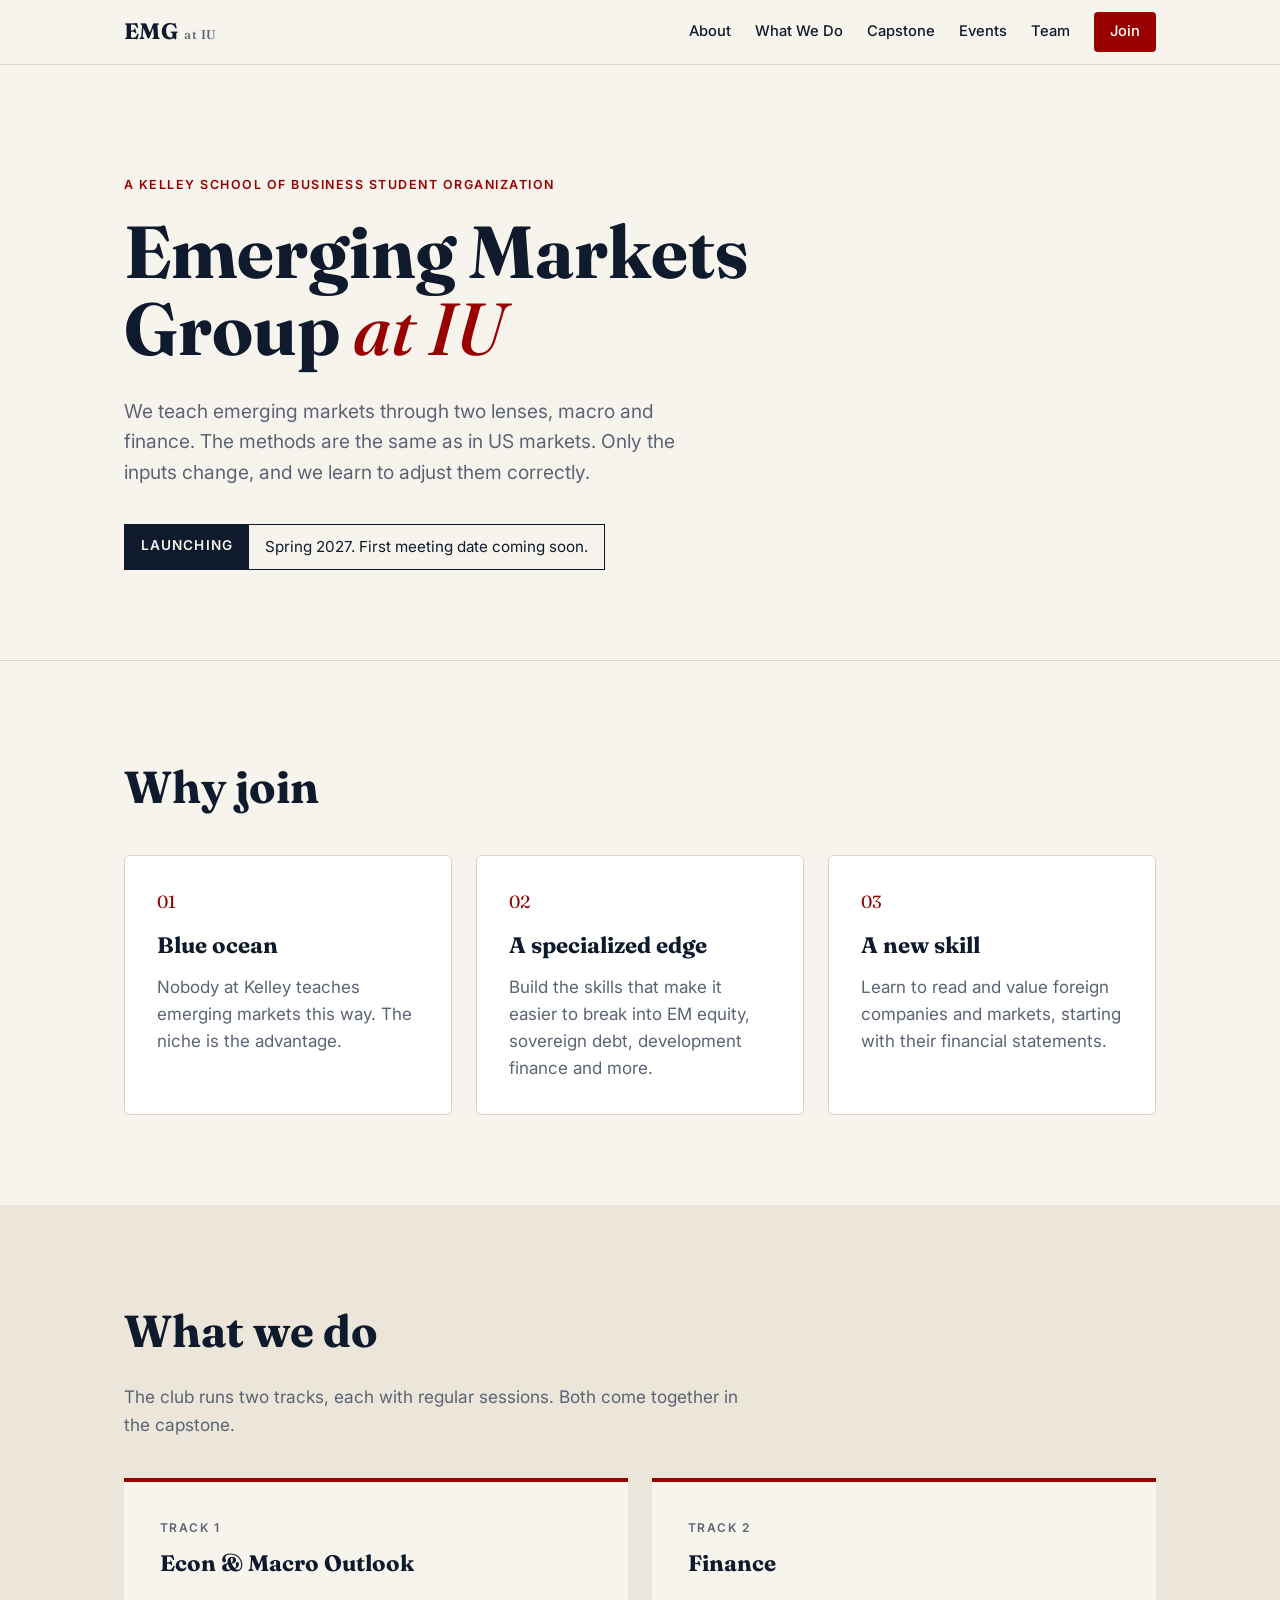
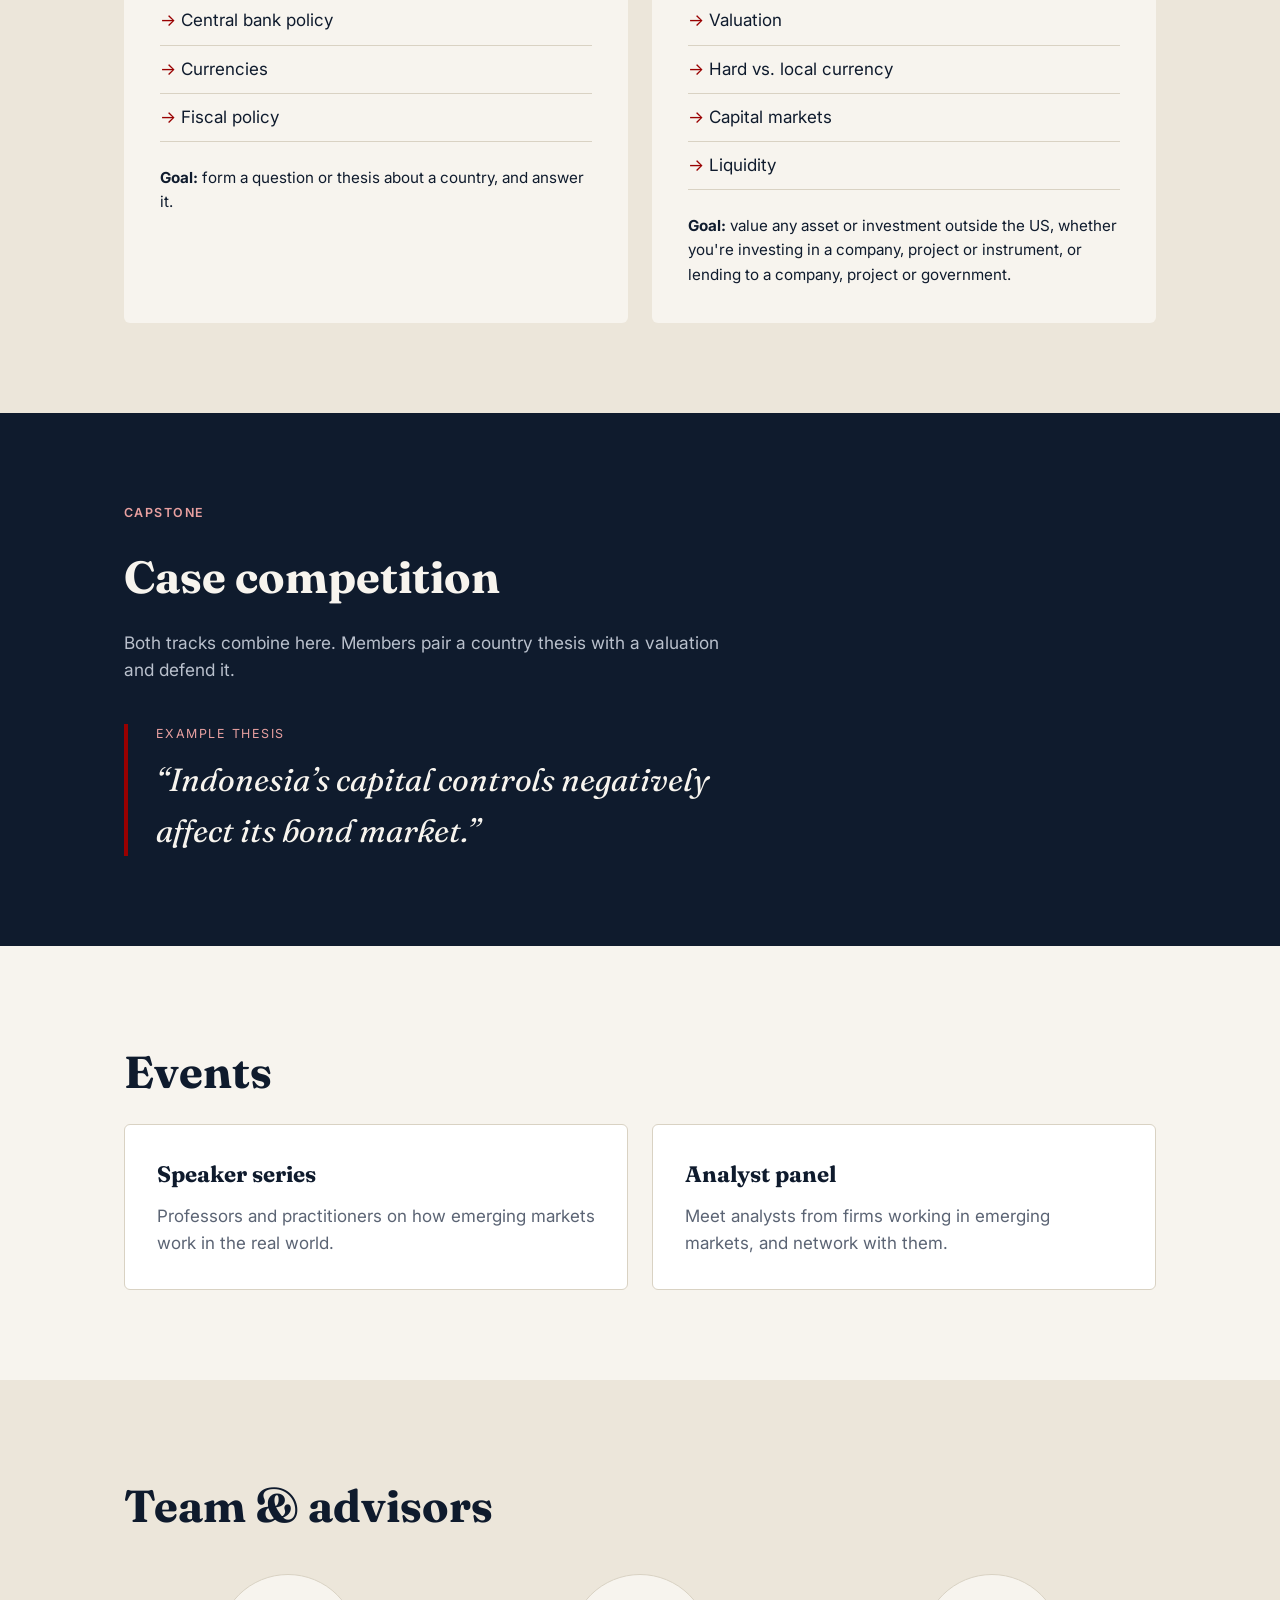
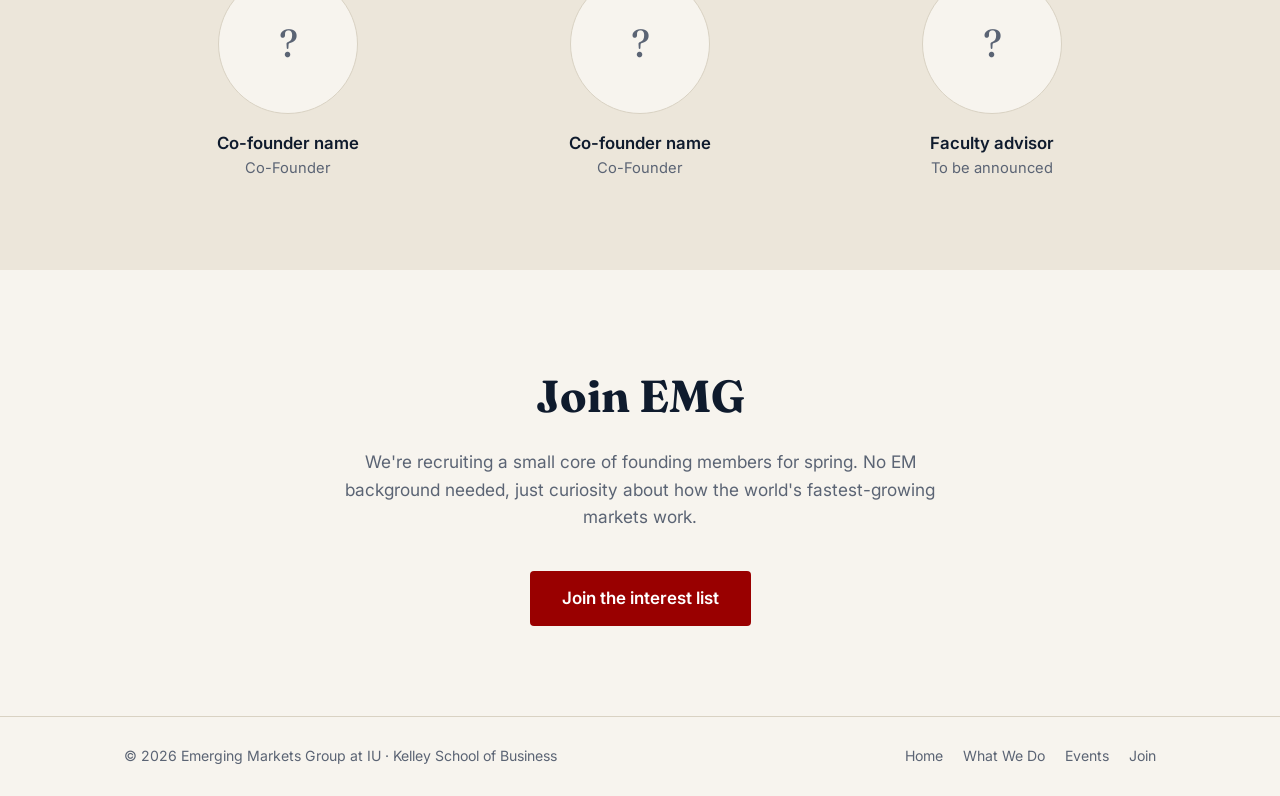
==== index.html @ 0c5b073b "Add starter website: home, tracks, capstone, events, team, join Co-Authored-By: Claude Opus 5.5 <nor" ====
<!DOCTYPE html>
<html lang="en">
<head>
  <meta charset="UTF-8">
  <meta name="viewport" content="width=device-width, initial-scale=1.0">
  <title>Emerging Markets Group at IU</title>
  <meta name="description" content="A Kelley student club that teaches emerging markets through two lenses: macro and finance.">
  <link rel="preconnect" href="https://fonts.googleapis.com">
  <link rel="preconnect" href="https://fonts.gstatic.com" crossorigin>
  <link href="https://fonts.googleapis.com/css2?family=Fraunces:opsz,wght@9..144,500;9..144,700&family=Inter:wght@400;500;600&display=swap" rel="stylesheet">
  <link rel="stylesheet" href="styles.css">
</head>
<body>

  <!-- ===== NAVIGATION ===== -->
  <header class="nav">
    <div class="wrap nav-inner">
      <a href="#top" class="logo">EMG<span>at IU</span></a>
      <nav>
        <a href="#about">About</a>
        <a href="#tracks">What We Do</a>
        <a href="#capstone">Capstone</a>
        <a href="#events">Events</a>
        <a href="#team">Team</a>
        <a href="#join" class="nav-cta">Join</a>
      </nav>
    </div>
  </header>

  <!-- ===== HERO ===== -->
  <section class="hero" id="top">
    <div class="wrap">
      <p class="eyebrow">A Kelley School of Business student organization</p>
      <h1>Emerging Markets Group <em>at IU</em></h1>
      <p class="lead">We teach emerging markets through two lenses, macro and finance. The methods are the same as in US markets. Only the inputs change, and we learn to adjust them correctly.</p>
      <div class="callout">
        <span class="callout-label">Launching</span>
        <span class="callout-text">Spring 2027. First meeting date coming soon.</span>
      </div>
    </div>
  </section>

  <!-- ===== ABOUT / WHY JOIN ===== -->
  <section class="section" id="about">
    <div class="wrap">
      <h2>Why join</h2>
      <div class="grid-3">
        <div class="card">
          <span class="num">01</span>
          <h3>Blue ocean</h3>
          <p>Nobody at Kelley teaches emerging markets this way. The niche is the advantage.</p>
        </div>
        <div class="card">
          <span class="num">02</span>
          <h3>A specialized edge</h3>
          <p>Build the skills that make it easier to break into EM equity, sovereign debt, development finance and more.</p>
        </div>
        <div class="card">
          <span class="num">03</span>
          <h3>A new skill</h3>
          <p>Learn to read and value foreign companies and markets, starting with their financial statements.</p>
        </div>
      </div>
    </div>
  </section>

  <!-- ===== TWO TRACKS ===== -->
  <section class="section alt" id="tracks">
    <div class="wrap">
      <h2>What we do</h2>
      <p class="section-intro">The club runs two tracks, each with regular sessions. Both come together in the capstone.</p>
      <div class="grid-2">
        <div class="track">
          <p class="track-tag">Track 1</p>
          <h3>Econ &amp; Macro Outlook</h3>
          <ul>
            <li>Central bank policy</li>
            <li>Currencies</li>
            <li>Fiscal policy</li>
          </ul>
          <p class="goal"><strong>Goal:</strong> form a question or thesis about a country, and answer it.</p>
        </div>
        <div class="track">
          <p class="track-tag">Track 2</p>
          <h3>Finance</h3>
          <ul>
            <li>Valuation</li>
            <li>Hard vs. local currency</li>
            <li>Capital markets</li>
            <li>Liquidity</li>
          </ul>
          <p class="goal"><strong>Goal:</strong> value any asset or investment outside the US, whether you're investing in a company, project or instrument, or lending to a company, project or government.</p>
        </div>
      </div>
    </div>
  </section>

  <!-- ===== CAPSTONE ===== -->
  <section class="section dark" id="capstone">
    <div class="wrap">
      <p class="eyebrow light">Capstone</p>
      <h2>Case competition</h2>
      <p class="section-intro">Both tracks combine here. Members pair a country thesis with a valuation and defend it.</p>
      <blockquote>
        <span>Example thesis</span>
        “Indonesia’s capital controls negatively affect its bond market.”
      </blockquote>
    </div>
  </section>

  <!-- ===== EVENTS ===== -->
  <section class="section" id="events">
    <div class="wrap">
      <h2>Events</h2>
      <div class="grid-2">
        <div class="card">
          <h3>Speaker series</h3>
          <p>Professors and practitioners on how emerging markets work in the real world.</p>
        </div>
        <div class="card">
          <h3>Analyst panel</h3>
          <p>Meet analysts from firms working in emerging markets, and network with them.</p>
        </div>
      </div>
    </div>
  </section>

  <!-- ===== TEAM ===== -->
  <section class="section alt" id="team">
    <div class="wrap">
      <h2>Team &amp; advisors</h2>
      <div class="grid-3">
        <div class="person">
          <div class="avatar">?</div>
          <h4>Co-founder name</h4>
          <p>Co-Founder</p>
        </div>
        <div class="person">
          <div class="avatar">?</div>
          <h4>Co-founder name</h4>
          <p>Co-Founder</p>
        </div>
        <div class="person">
          <div class="avatar">?</div>
          <h4>Faculty advisor</h4>
          <p>To be announced</p>
        </div>
      </div>
    </div>
  </section>

  <!-- ===== JOIN ===== -->
  <section class="section join" id="join">
    <div class="wrap">
      <h2>Join EMG</h2>
      <p class="section-intro">We're recruiting a small core of founding members for spring. No EM background needed, just curiosity about how the world's fastest-growing markets work.</p>
      <!-- TODO: replace # with your Google Form / interest form link -->
      <a href="#" class="button">Join the interest list</a>
    </div>
  </section>

  <!-- ===== FOOTER ===== -->
  <footer class="footer">
    <div class="wrap footer-inner">
      <p>© 2026 Emerging Markets Group at IU · Kelley School of Business</p>
      <nav>
        <a href="#top">Home</a>
        <a href="#tracks">What We Do</a>
        <a href="#events">Events</a>
        <a href="#join">Join</a>
      </nav>
    </div>
  </footer>

</body>
</html>
---- styles.css ----
/* ===== Colors & fonts — change these to restyle the whole site ===== */
:root {
  --ink: #0f1b2d;        /* dark navy: text, dark sections */
  --paper: #f7f4ee;      /* warm off-white background */
  --paper-alt: #ece6da;  /* alternate section background */
  --accent: #990000;     /* IU crimson */
  --muted: #5b6474;      /* secondary text */
  --line: #d9d2c3;       /* borders */
  --serif: "Fraunces", Georgia, serif;
  --sans: "Inter", system-ui, -apple-system, sans-serif;
}

* { box-sizing: border-box; margin: 0; padding: 0; }
html { scroll-behavior: smooth; scroll-padding-top: 72px; }
body { font-family: var(--sans); color: var(--ink); background: var(--paper); line-height: 1.6; font-size: 17px; }
a { color: inherit; }
.wrap { max-width: 1080px; margin: 0 auto; padding: 0 24px; }

/* ===== Navigation ===== */
.nav { position: sticky; top: 0; z-index: 10; background: rgba(247, 244, 238, 0.95); backdrop-filter: blur(8px); border-bottom: 1px solid var(--line); }
.nav-inner { display: flex; align-items: center; justify-content: space-between; height: 64px; }
.logo { font-family: var(--serif); font-weight: 700; font-size: 1.4rem; text-decoration: none; letter-spacing: 0.02em; }
.logo span { font-size: 0.8rem; font-weight: 500; color: var(--muted); margin-left: 6px; }
.nav nav { display: flex; gap: 24px; align-items: center; }
.nav nav a { text-decoration: none; font-size: 0.92rem; font-weight: 500; }
.nav nav a:hover { color: var(--accent); }
.nav-cta { background: var(--accent); color: #fff !important; padding: 8px 16px; border-radius: 4px; }
.nav-cta:hover { background: #7a0000; }

/* ===== Hero ===== */
.hero { padding: 110px 0 90px; border-bottom: 1px solid var(--line); }
.eyebrow { text-transform: uppercase; letter-spacing: 0.12em; font-size: 0.78rem; font-weight: 600; color: var(--accent); margin-bottom: 18px; }
.eyebrow.light { color: #e8a0a0; }
h1 { font-family: var(--serif); font-size: clamp(2.6rem, 6vw, 4.6rem); line-height: 1.05; font-weight: 700; max-width: 14ch; }
h1 em { font-style: italic; font-weight: 500; color: var(--accent); }
.lead { font-size: 1.2rem; color: var(--muted); max-width: 46ch; margin: 28px 0 36px; }
.callout { display: inline-flex; border: 1px solid var(--ink); }
.callout-label { background: var(--ink); color: var(--paper); padding: 10px 16px; font-weight: 600; font-size: 0.85rem; text-transform: uppercase; letter-spacing: 0.08em; }
.callout-text { padding: 10px 16px; font-size: 0.95rem; }

/* ===== Sections ===== */
.section { padding: 90px 0; }
.section.alt { background: var(--paper-alt); }
.section.dark { background: var(--ink); color: var(--paper); }
h2 { font-family: var(--serif); font-size: clamp(2rem, 4vw, 2.8rem); font-weight: 700; margin-bottom: 16px; }
h3 { font-family: var(--serif); font-size: 1.4rem; font-weight: 700; margin-bottom: 10px; }
h4 { font-size: 1.05rem; font-weight: 600; }
.section-intro { color: var(--muted); max-width: 56ch; margin-bottom: 40px; font-size: 1.08rem; }
.dark .section-intro { color: #b9c0cc; }

.grid-2 { display: grid; grid-template-columns: repeat(2, 1fr); gap: 24px; }
.grid-3 { display: grid; grid-template-columns: repeat(3, 1fr); gap: 24px; margin-top: 32px; }

.card { background: #fff; border: 1px solid var(--line); padding: 32px; border-radius: 6px; }
.card p { color: var(--muted); }
.num { display: block; font-family: var(--serif); color: var(--accent); font-size: 1.1rem; margin-bottom: 12px; }

/* ===== Tracks ===== */
.track { background: var(--paper); border-top: 4px solid var(--accent); padding: 36px; border-radius: 0 0 6px 6px; }
.track-tag { text-transform: uppercase; font-size: 0.75rem; letter-spacing: 0.12em; font-weight: 600; color: var(--muted); margin-bottom: 8px; }
.track ul { list-style: none; margin: 16px 0 24px; }
.track li { padding: 10px 0; border-bottom: 1px solid var(--line); }
.track li::before { content: "→ "; color: var(--accent); }
.goal { font-size: 0.95rem; }

/* ===== Capstone ===== */
blockquote { font-family: var(--serif); font-size: clamp(1.4rem, 3vw, 2rem); font-style: italic; border-left: 4px solid var(--accent); padding-left: 28px; max-width: 30ch; }
blockquote span { display: block; font-family: var(--sans); font-style: normal; font-size: 0.78rem; text-transform: uppercase; letter-spacing: 0.12em; color: #e8a0a0; margin-bottom: 10px; }

/* ===== Team ===== */
.person { text-align: center; }
.avatar { width: 140px; height: 140px; margin: 0 auto 16px; border-radius: 50%; background: var(--paper); border: 1px solid var(--line); display: grid; place-items: center; font-family: var(--serif); font-size: 2.4rem; color: var(--muted); }
.person p { color: var(--muted); font-size: 0.92rem; }

/* ===== Join ===== */
.join { text-align: center; }
.join .section-intro { margin-left: auto; margin-right: auto; }
.button { display: inline-block; background: var(--accent); color: #fff; text-decoration: none; padding: 14px 32px; font-weight: 600; border-radius: 4px; }
.button:hover { background: #7a0000; }

/* ===== Footer ===== */
.footer { border-top: 1px solid var(--line); padding: 28px 0; font-size: 0.88rem; color: var(--muted); }
.footer-inner { display: flex; justify-content: space-between; flex-wrap: wrap; gap: 12px; }
.footer nav { display: flex; gap: 20px; }
.footer a { text-decoration: none; }
.footer a:hover { color: var(--accent); }

/* ===== Phones ===== */
@media (max-width: 760px) {
  .nav nav a:not(.nav-cta) { display: none; }
  .grid-2, .grid-3 { grid-template-columns: 1fr; }
  .hero { padding: 70px 0 60px; }
  .section { padding: 64px 0; }
}
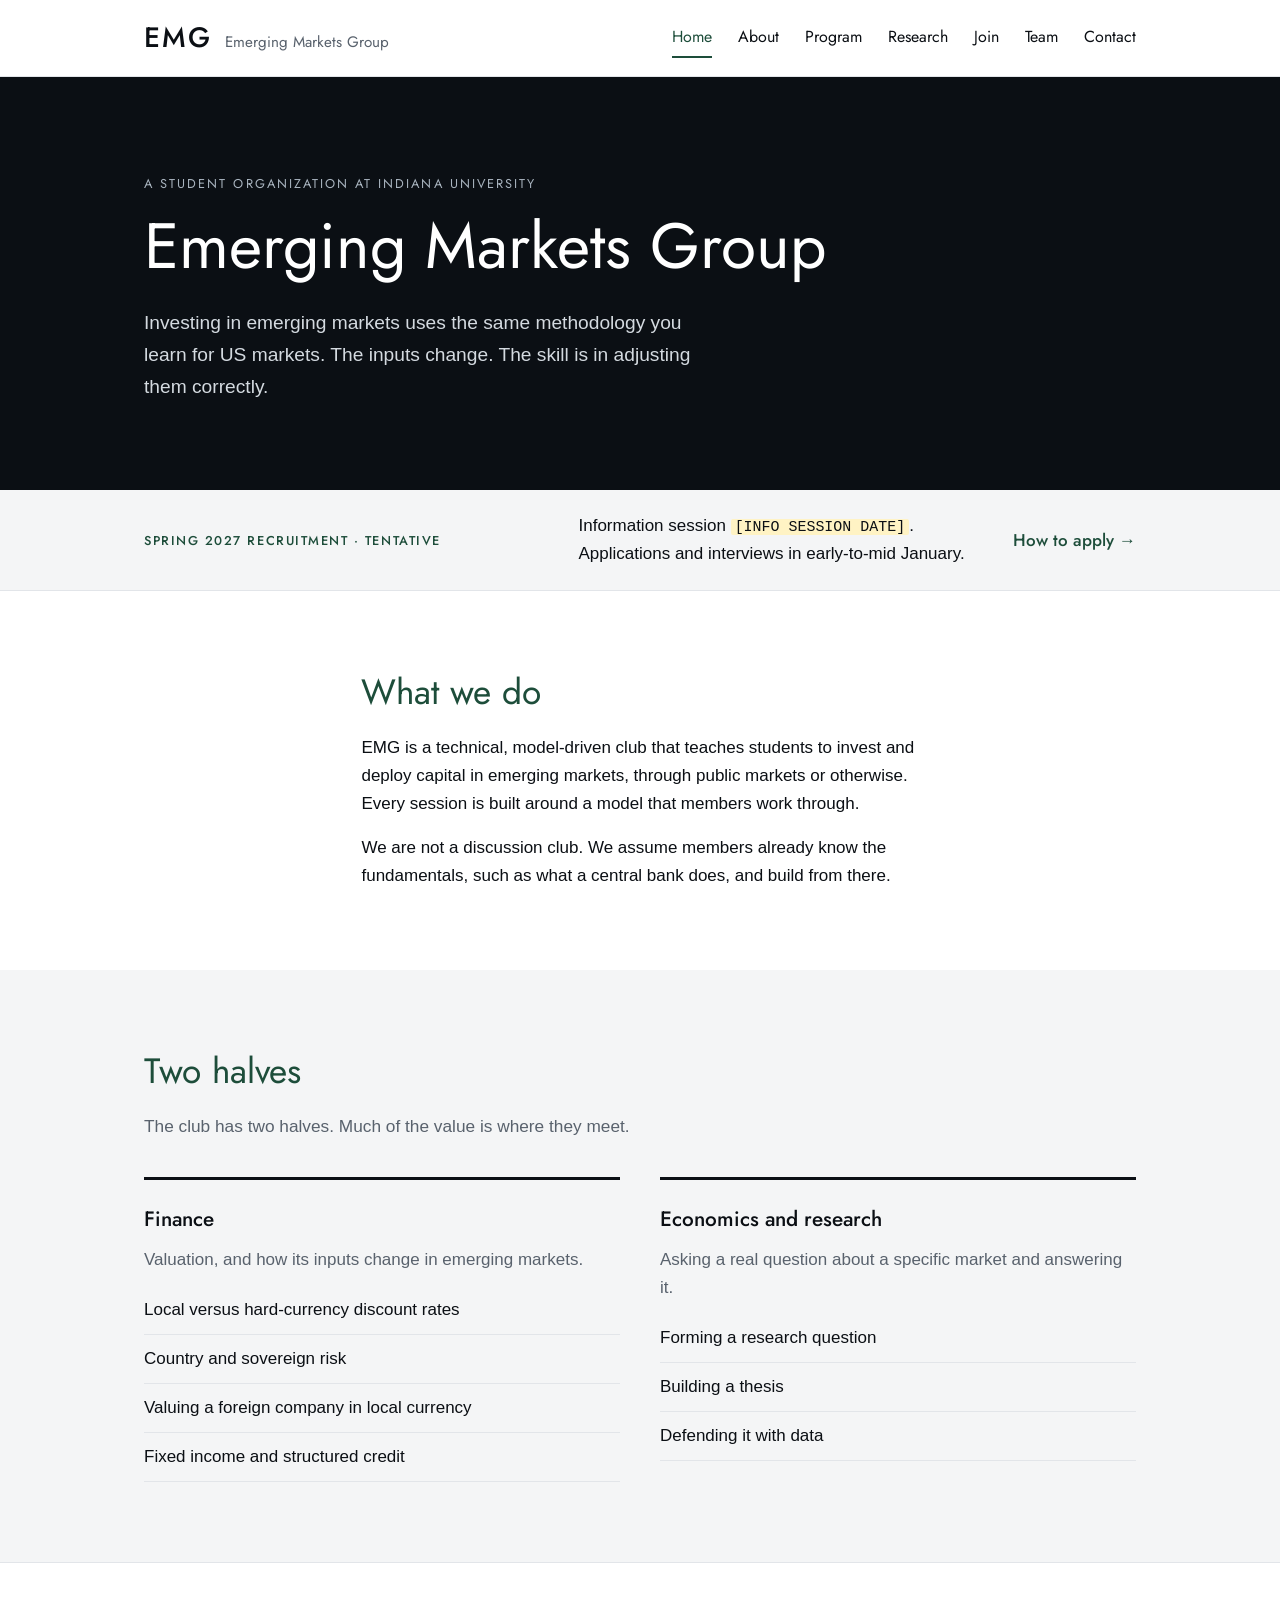
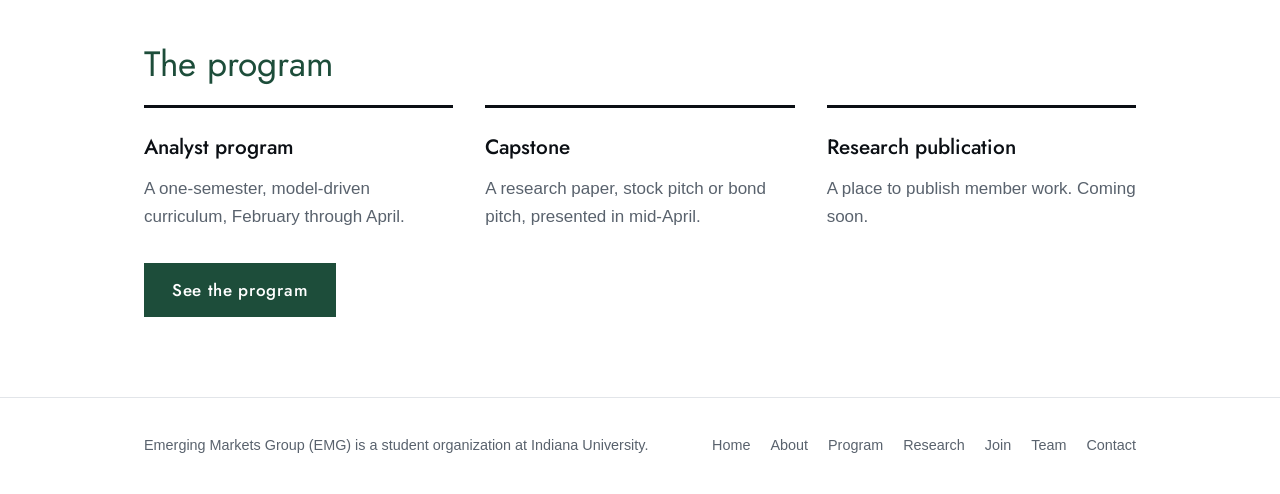
==== commit f0c9abbd: "Rewrite site as multi-page EMG site Replace the single-page starter with Home, About (placeholder), " ====
--- a/index.html
+++ b/index.html
@@ -3,174 +3,118 @@
 <head>
   <meta charset="UTF-8">
   <meta name="viewport" content="width=device-width, initial-scale=1.0">
-  <title>Emerging Markets Group at IU</title>
-  <meta name="description" content="A Kelley student club that teaches emerging markets through two lenses: macro and finance.">
-  <link rel="preconnect" href="https://fonts.googleapis.com">
-  <link rel="preconnect" href="https://fonts.gstatic.com" crossorigin>
-  <link href="https://fonts.googleapis.com/css2?family=Fraunces:opsz,wght@9..144,500;9..144,700&family=Inter:wght@400;500;600&display=swap" rel="stylesheet">
+  <title>Emerging Markets Group (EMG)</title>
+  <meta name="description" content="Investing in emerging markets, built around models.">
+  <link rel="preload" href="fonts/jost-400.woff2" as="font" type="font/woff2" crossorigin>
   <link rel="stylesheet" href="styles.css">
 </head>
 <body>
-
-  <!-- ===== NAVIGATION ===== -->
-  <header class="nav">
-    <div class="wrap nav-inner">
-      <a href="#top" class="logo">EMG<span>at IU</span></a>
-      <nav>
-        <a href="#about">About</a>
-        <a href="#tracks">What We Do</a>
-        <a href="#capstone">Capstone</a>
-        <a href="#events">Events</a>
-        <a href="#team">Team</a>
-        <a href="#join" class="nav-cta">Join</a>
+  <a class="skip" href="#main">Skip to content</a>
+  <header class="site-header">
+    <div class="wrap header-inner">
+      <a class="wordmark" href="index.html"><strong>EMG</strong><span>Emerging Markets Group</span></a>
+      <nav class="site-nav" aria-label="Main">
+        <a href="index.html" aria-current="page">Home</a>
+        <a href="about.html">About</a>
+        <a href="program.html">Program</a>
+        <a href="research.html">Research</a>
+        <a href="join.html">Join</a>
+        <a href="team.html">Team</a>
+        <a href="contact.html">Contact</a>
       </nav>
     </div>
   </header>
 
-  <!-- ===== HERO ===== -->
-  <section class="hero" id="top">
-    <div class="wrap">
-      <p class="eyebrow">A Kelley School of Business student organization</p>
-      <h1>Emerging Markets Group <em>at IU</em></h1>
-      <p class="lead">We teach emerging markets through two lenses, macro and finance. The methods are the same as in US markets. Only the inputs change, and we learn to adjust them correctly.</p>
-      <div class="callout">
-        <span class="callout-label">Launching</span>
-        <span class="callout-text">Spring 2027. First meeting date coming soon.</span>
+  <main id="main">
+    <section class="band">
+      <div class="wrap">
+        <p class="kicker">A student organization at Indiana University</p>
+        <h1>Emerging Markets Group</h1>
+      <p class="lead">Investing in emerging markets uses the same methodology you learn for US markets. The inputs change. The skill is in adjusting them correctly.</p>
       </div>
-    </div>
-  </section>
+    </section>
+    <aside class="notice" aria-label="Recruitment">
+      <div class="wrap">
+        <p class="notice-label">Spring 2027 recruitment · Tentative</p>
+        <p>Information session <span class="ph">[INFO SESSION DATE]</span>. Applications and interviews in early-to-mid January.</p>
+        <a class="text-link" href="join.html">How to apply →</a>
+      </div>
+    </aside>
 
-  <!-- ===== ABOUT / WHY JOIN ===== -->
-  <section class="section" id="about">
-    <div class="wrap">
-      <h2>Why join</h2>
-      <div class="grid-3">
-        <div class="card">
-          <span class="num">01</span>
-          <h3>Blue ocean</h3>
-          <p>Nobody at Kelley teaches emerging markets this way. The niche is the advantage.</p>
-        </div>
-        <div class="card">
-          <span class="num">02</span>
-          <h3>A specialized edge</h3>
-          <p>Build the skills that make it easier to break into EM equity, sovereign debt, development finance and more.</p>
-        </div>
-        <div class="card">
-          <span class="num">03</span>
-          <h3>A new skill</h3>
-          <p>Learn to read and value foreign companies and markets, starting with their financial statements.</p>
+    <!-- ===== WHAT WE DO ===== -->
+    <section class="section">
+      <div class="wrap prose">
+        <h2>What we do</h2>
+        <p>EMG is a technical, model-driven club that teaches students to invest and deploy capital in emerging markets, through public markets or otherwise. Every session is built around a model that members work through.</p>
+        <p>We are not a discussion club. We assume members already know the fundamentals, such as what a central bank does, and build from there.</p>
+      </div>
+    </section>
+
+    <!-- ===== TWO HALVES ===== -->
+    <section class="section alt">
+      <div class="wrap">
+        <h2>Two halves</h2>
+        <p class="section-intro">The club has two halves. Much of the value is where they meet.</p>
+        <div class="grid-2">
+          <div class="col">
+            <h3>Finance</h3>
+            <p>Valuation, and how its inputs change in emerging markets.</p>
+            <ul>
+              <li>Local versus hard-currency discount rates</li>
+              <li>Country and sovereign risk</li>
+              <li>Valuing a foreign company in local currency</li>
+              <li>Fixed income and structured credit</li>
+            </ul>
+          </div>
+          <div class="col">
+            <h3>Economics and research</h3>
+            <p>Asking a real question about a specific market and answering it.</p>
+            <ul>
+              <li>Forming a research question</li>
+              <li>Building a thesis</li>
+              <li>Defending it with data</li>
+            </ul>
+          </div>
         </div>
       </div>
-    </div>
-  </section>
+    </section>
 
-  <!-- ===== TWO TRACKS ===== -->
-  <section class="section alt" id="tracks">
-    <div class="wrap">
-      <h2>What we do</h2>
-      <p class="section-intro">The club runs two tracks, each with regular sessions. Both come together in the capstone.</p>
-      <div class="grid-2">
-        <div class="track">
-          <p class="track-tag">Track 1</p>
-          <h3>Econ &amp; Macro Outlook</h3>
-          <ul>
-            <li>Central bank policy</li>
-            <li>Currencies</li>
-            <li>Fiscal policy</li>
-          </ul>
-          <p class="goal"><strong>Goal:</strong> form a question or thesis about a country, and answer it.</p>
+    <!-- ===== PROGRAM OVERVIEW ===== -->
+    <section class="section">
+      <div class="wrap">
+        <h2>The program</h2>
+        <div class="grid-3">
+          <div class="col">
+            <h3>Analyst program</h3>
+            <p>A one-semester, model-driven curriculum, February through April.</p>
+          </div>
+          <div class="col">
+            <h3>Capstone</h3>
+            <p>A research paper, stock pitch or bond pitch, presented in mid-April.</p>
+          </div>
+          <div class="col">
+            <h3>Research publication</h3>
+            <p>A place to publish member work. Coming soon.</p>
+          </div>
         </div>
-        <div class="track">
-          <p class="track-tag">Track 2</p>
-          <h3>Finance</h3>
-          <ul>
-            <li>Valuation</li>
-            <li>Hard vs. local currency</li>
-            <li>Capital markets</li>
-            <li>Liquidity</li>
-          </ul>
-          <p class="goal"><strong>Goal:</strong> value any asset or investment outside the US, whether you're investing in a company, project or instrument, or lending to a company, project or government.</p>
-        </div>
+        <a class="button" href="program.html">See the program</a>
       </div>
-    </div>
-  </section>
+    </section>
+  </main>
 
-  <!-- ===== CAPSTONE ===== -->
-  <section class="section dark" id="capstone">
-    <div class="wrap">
-      <p class="eyebrow light">Capstone</p>
-      <h2>Case competition</h2>
-      <p class="section-intro">Both tracks combine here. Members pair a country thesis with a valuation and defend it.</p>
-      <blockquote>
-        <span>Example thesis</span>
-        “Indonesia’s capital controls negatively affect its bond market.”
-      </blockquote>
-    </div>
-  </section>
-
-  <!-- ===== EVENTS ===== -->
-  <section class="section" id="events">
-    <div class="wrap">
-      <h2>Events</h2>
-      <div class="grid-2">
-        <div class="card">
-          <h3>Speaker series</h3>
-          <p>Professors and practitioners on how emerging markets work in the real world.</p>
-        </div>
-        <div class="card">
-          <h3>Analyst panel</h3>
-          <p>Meet analysts from firms working in emerging markets, and network with them.</p>
-        </div>
-      </div>
-    </div>
-  </section>
-
-  <!-- ===== TEAM ===== -->
-  <section class="section alt" id="team">
-    <div class="wrap">
-      <h2>Team &amp; advisors</h2>
-      <div class="grid-3">
-        <div class="person">
-          <div class="avatar">?</div>
-          <h4>Co-founder name</h4>
-          <p>Co-Founder</p>
-        </div>
-        <div class="person">
-          <div class="avatar">?</div>
-          <h4>Co-founder name</h4>
-          <p>Co-Founder</p>
-        </div>
-        <div class="person">
-          <div class="avatar">?</div>
-          <h4>Faculty advisor</h4>
-          <p>To be announced</p>
-        </div>
-      </div>
-    </div>
-  </section>
-
-  <!-- ===== JOIN ===== -->
-  <section class="section join" id="join">
-    <div class="wrap">
-      <h2>Join EMG</h2>
-      <p class="section-intro">We're recruiting a small core of founding members for spring. No EM background needed, just curiosity about how the world's fastest-growing markets work.</p>
-      <!-- TODO: replace # with your Google Form / interest form link -->
-      <a href="#" class="button">Join the interest list</a>
-    </div>
-  </section>
-
-  <!-- ===== FOOTER ===== -->
-  <footer class="footer">
+  <footer class="site-footer">
     <div class="wrap footer-inner">
-      <p>© 2026 Emerging Markets Group at IU · Kelley School of Business</p>
-      <nav>
-        <a href="#top">Home</a>
-        <a href="#tracks">What We Do</a>
-        <a href="#events">Events</a>
-        <a href="#join">Join</a>
+      <p>Emerging Markets Group (EMG) is a student organization at Indiana University.</p>
+      <nav class="footer-nav" aria-label="Footer">
+        <a href="index.html">Home</a>
+        <a href="about.html">About</a>
+        <a href="program.html">Program</a>
+        <a href="research.html">Research</a>
+        <a href="join.html">Join</a>
+        <a href="team.html">Team</a>
+        <a href="contact.html">Contact</a>
       </nav>
     </div>
   </footer>
-
 </body>
 </html>
--- a/styles.css
+++ b/styles.css
@@ -1,94 +1,111 @@
 /* ===== Colors & fonts — change these to restyle the whole site ===== */
 :root {
-  --ink: #0f1b2d;        /* dark navy: text, dark sections */
-  --paper: #f7f4ee;      /* warm off-white background */
-  --paper-alt: #ece6da;  /* alternate section background */
-  --accent: #990000;     /* IU crimson */
-  --muted: #5b6474;      /* secondary text */
-  --line: #d9d2c3;       /* borders */
-  --serif: "Fraunces", Georgia, serif;
-  --sans: "Inter", system-ui, -apple-system, sans-serif;
+  --ink: #0b0f14;        /* near-black: text and title bands */
+  --paper: #ffffff;      /* page background */
+  --paper-alt: #f4f5f6;  /* alternate section background */
+  --accent: #1d4d3a;     /* deep green: section headings, links, buttons */
+  --accent-dark: #143628;
+  --muted: #59626d;      /* secondary text */
+  --line: #e2e5e9;       /* borders and rules */
+  --ph-bg: #fff3c4;      /* highlight for [PLACEHOLDERS] still to fill in */
+  --display: "Jost", "Futura", "Century Gothic", sans-serif;
+  --sans: "Avenir Next", "Avenir", "Segoe UI", "Helvetica Neue", Arial, sans-serif;
 }
 
+@font-face { font-family: "Jost"; src: url("fonts/jost-400.woff2") format("woff2"); font-weight: 400; font-display: swap; }
+@font-face { font-family: "Jost"; src: url("fonts/jost-500.woff2") format("woff2"); font-weight: 500; font-display: swap; }
+
 * { box-sizing: border-box; margin: 0; padding: 0; }
-html { scroll-behavior: smooth; scroll-padding-top: 72px; }
-body { font-family: var(--sans); color: var(--ink); background: var(--paper); line-height: 1.6; font-size: 17px; }
-a { color: inherit; }
-.wrap { max-width: 1080px; margin: 0 auto; padding: 0 24px; }
+body { font-family: var(--sans); color: var(--ink); background: var(--paper); line-height: 1.65; font-size: 17px; -webkit-font-smoothing: antialiased; }
+a { color: var(--accent); }
+a:focus-visible, .button:focus-visible { outline: 2px solid var(--accent); outline-offset: 3px; }
+.wrap { max-width: 1040px; margin: 0 auto; padding: 0 24px; }
+.skip { position: absolute; left: -999px; top: 8px; background: var(--ink); color: #fff; padding: 8px 12px; z-index: 20; }
+.skip:focus { left: 8px; }
 
-/* ===== Navigation ===== */
-.nav { position: sticky; top: 0; z-index: 10; background: rgba(247, 244, 238, 0.95); backdrop-filter: blur(8px); border-bottom: 1px solid var(--line); }
-.nav-inner { display: flex; align-items: center; justify-content: space-between; height: 64px; }
-.logo { font-family: var(--serif); font-weight: 700; font-size: 1.4rem; text-decoration: none; letter-spacing: 0.02em; }
-.logo span { font-size: 0.8rem; font-weight: 500; color: var(--muted); margin-left: 6px; }
-.nav nav { display: flex; gap: 24px; align-items: center; }
-.nav nav a { text-decoration: none; font-size: 0.92rem; font-weight: 500; }
-.nav nav a:hover { color: var(--accent); }
-.nav-cta { background: var(--accent); color: #fff !important; padding: 8px 16px; border-radius: 4px; }
-.nav-cta:hover { background: #7a0000; }
+/* Placeholder text that still needs filling in */
+.ph { background: var(--ph-bg); padding: 0 4px; border-radius: 2px; font-family: ui-monospace, Menlo, Consolas, monospace; font-size: 0.88em; color: var(--ink); }
 
-/* ===== Hero ===== */
-.hero { padding: 110px 0 90px; border-bottom: 1px solid var(--line); }
-.eyebrow { text-transform: uppercase; letter-spacing: 0.12em; font-size: 0.78rem; font-weight: 600; color: var(--accent); margin-bottom: 18px; }
-.eyebrow.light { color: #e8a0a0; }
-h1 { font-family: var(--serif); font-size: clamp(2.6rem, 6vw, 4.6rem); line-height: 1.05; font-weight: 700; max-width: 14ch; }
-h1 em { font-style: italic; font-weight: 500; color: var(--accent); }
-.lead { font-size: 1.2rem; color: var(--muted); max-width: 46ch; margin: 28px 0 36px; }
-.callout { display: inline-flex; border: 1px solid var(--ink); }
-.callout-label { background: var(--ink); color: var(--paper); padding: 10px 16px; font-weight: 600; font-size: 0.85rem; text-transform: uppercase; letter-spacing: 0.08em; }
-.callout-text { padding: 10px 16px; font-size: 0.95rem; }
+/* ===== Header ===== */
+.site-header { background: var(--paper); border-bottom: 1px solid var(--line); }
+.header-inner { display: flex; align-items: center; justify-content: space-between; gap: 24px; min-height: 76px; }
+.wordmark { display: flex; align-items: baseline; gap: 12px; text-decoration: none; color: var(--ink); }
+.wordmark strong { font-family: var(--display); font-weight: 500; font-size: 1.75rem; letter-spacing: 0.08em; }
+.wordmark span { font-family: var(--display); font-size: 0.95rem; color: var(--muted); }
+.site-nav { display: flex; gap: 26px; }
+.site-nav a { font-family: var(--display); font-size: 1rem; color: var(--ink); text-decoration: none; padding: 6px 0; border-bottom: 2px solid transparent; }
+.site-nav a:hover { color: var(--accent); }
+.site-nav a[aria-current="page"] { color: var(--accent); border-bottom-color: var(--accent); }
+
+/* ===== Title band (black, like a report cover) ===== */
+.band { background: var(--ink); color: #fff; padding: 96px 0 88px; }
+.kicker { font-family: var(--display); text-transform: uppercase; letter-spacing: 0.16em; font-size: 0.8rem; color: #a9b4bf; margin-bottom: 18px; }
+h1 { font-family: var(--display); font-weight: 400; font-size: clamp(2.5rem, 6.5vw, 4rem); line-height: 1.08; max-width: 18ch; }
+.band .lead { font-size: 1.2rem; color: #d4dae0; max-width: 52ch; margin-top: 26px; }
+
+/* ===== Notice strip (recruitment, status) ===== */
+.notice { border-bottom: 1px solid var(--line); background: var(--paper-alt); }
+.notice .wrap { display: flex; flex-wrap: wrap; align-items: center; gap: 12px 28px; padding-top: 22px; padding-bottom: 22px; }
+.notice-label { font-family: var(--display); font-weight: 500; text-transform: uppercase; letter-spacing: 0.12em; font-size: 0.8rem; color: var(--accent); }
+.notice p { flex: 1 1 320px; }
 
 /* ===== Sections ===== */
-.section { padding: 90px 0; }
-.section.alt { background: var(--paper-alt); }
-.section.dark { background: var(--ink); color: var(--paper); }
-h2 { font-family: var(--serif); font-size: clamp(2rem, 4vw, 2.8rem); font-weight: 700; margin-bottom: 16px; }
-h3 { font-family: var(--serif); font-size: 1.4rem; font-weight: 700; margin-bottom: 10px; }
-h4 { font-size: 1.05rem; font-weight: 600; }
-.section-intro { color: var(--muted); max-width: 56ch; margin-bottom: 40px; font-size: 1.08rem; }
-.dark .section-intro { color: #b9c0cc; }
+.section { padding: 80px 0; }
+.section + .section { border-top: 1px solid var(--line); }
+.section.alt { background: var(--paper-alt); border-top: none; }
+h2 { font-family: var(--display); font-weight: 400; color: var(--accent); font-size: clamp(1.8rem, 3.6vw, 2.2rem); line-height: 1.2; margin-bottom: 20px; }
+h3 { font-family: var(--display); font-weight: 500; font-size: 1.3rem; margin-bottom: 10px; }
+.prose { max-width: 64ch; }
+.prose p + p { margin-top: 16px; }
+.section-intro { color: var(--muted); max-width: 60ch; margin-bottom: 36px; font-size: 1.08rem; }
+.label { font-family: var(--display); text-transform: uppercase; letter-spacing: 0.14em; font-size: 0.78rem; color: var(--muted); margin-bottom: 14px; }
 
-.grid-2 { display: grid; grid-template-columns: repeat(2, 1fr); gap: 24px; }
-.grid-3 { display: grid; grid-template-columns: repeat(3, 1fr); gap: 24px; margin-top: 32px; }
+.grid-2 { display: grid; grid-template-columns: repeat(2, 1fr); gap: 40px; }
+.grid-3 { display: grid; grid-template-columns: repeat(3, 1fr); gap: 32px; }
 
-.card { background: #fff; border: 1px solid var(--line); padding: 32px; border-radius: 6px; }
-.card p { color: var(--muted); }
-.num { display: block; font-family: var(--serif); color: var(--accent); font-size: 1.1rem; margin-bottom: 12px; }
+/* Columns separated by a top rule, no boxes */
+.col { border-top: 3px solid var(--ink); padding-top: 22px; }
+.col p { color: var(--muted); }
+.col ul { list-style: none; margin-top: 12px; }
+.col li { padding: 10px 0; border-bottom: 1px solid var(--line); }
 
-/* ===== Tracks ===== */
-.track { background: var(--paper); border-top: 4px solid var(--accent); padding: 36px; border-radius: 0 0 6px 6px; }
-.track-tag { text-transform: uppercase; font-size: 0.75rem; letter-spacing: 0.12em; font-weight: 600; color: var(--muted); margin-bottom: 8px; }
-.track ul { list-style: none; margin: 16px 0 24px; }
-.track li { padding: 10px 0; border-bottom: 1px solid var(--line); }
-.track li::before { content: "→ "; color: var(--accent); }
-.goal { font-size: 0.95rem; }
+/* Numbered list (draft curriculum topics) */
+.topics { list-style: none; counter-reset: t; border-top: 1px solid var(--line); max-width: 760px; }
+.topics li { counter-increment: t; display: grid; grid-template-columns: 56px 1fr; padding: 16px 0; border-bottom: 1px solid var(--line); }
+.topics li::before { content: counter(t, decimal-leading-zero); font-family: var(--display); color: var(--accent); }
 
-/* ===== Capstone ===== */
-blockquote { font-family: var(--serif); font-size: clamp(1.4rem, 3vw, 2rem); font-style: italic; border-left: 4px solid var(--accent); padding-left: 28px; max-width: 30ch; }
-blockquote span { display: block; font-family: var(--sans); font-style: normal; font-size: 0.78rem; text-transform: uppercase; letter-spacing: 0.12em; color: #e8a0a0; margin-bottom: 10px; }
+/* Timeline table */
+.timeline { width: 100%; max-width: 760px; border-collapse: collapse; }
+.timeline th, .timeline td { text-align: left; padding: 16px 16px 16px 0; border-bottom: 1px solid var(--line); vertical-align: top; }
+.timeline th { font-family: var(--display); font-weight: 500; width: 34%; white-space: nowrap; }
+.timeline caption { text-align: left; }
+
+.button { display: inline-block; background: var(--accent); color: #fff; text-decoration: none; font-family: var(--display); font-weight: 500; letter-spacing: 0.04em; padding: 13px 28px; margin-top: 32px; }
+.button:hover { background: var(--accent-dark); }
+.text-link { font-family: var(--display); font-weight: 500; text-decoration: none; }
+.text-link:hover { text-decoration: underline; }
 
 /* ===== Team ===== */
-.person { text-align: center; }
-.avatar { width: 140px; height: 140px; margin: 0 auto 16px; border-radius: 50%; background: var(--paper); border: 1px solid var(--line); display: grid; place-items: center; font-family: var(--serif); font-size: 2.4rem; color: var(--muted); }
-.person p { color: var(--muted); font-size: 0.92rem; }
-
-/* ===== Join ===== */
-.join { text-align: center; }
-.join .section-intro { margin-left: auto; margin-right: auto; }
-.button { display: inline-block; background: var(--accent); color: #fff; text-decoration: none; padding: 14px 32px; font-weight: 600; border-radius: 4px; }
-.button:hover { background: #7a0000; }
+.person .photo { aspect-ratio: 1 / 1; max-width: 220px; background: var(--paper-alt); border: 1px solid var(--line); display: grid; place-items: center; margin-bottom: 18px; color: var(--muted); }
+.person h3 { margin-bottom: 2px; }
+.person .role { color: var(--accent); font-family: var(--display); margin-bottom: 4px; }
+.person .meta { color: var(--muted); font-size: 0.95rem; margin-bottom: 12px; }
 
 /* ===== Footer ===== */
-.footer { border-top: 1px solid var(--line); padding: 28px 0; font-size: 0.88rem; color: var(--muted); }
-.footer-inner { display: flex; justify-content: space-between; flex-wrap: wrap; gap: 12px; }
-.footer nav { display: flex; gap: 20px; }
-.footer a { text-decoration: none; }
-.footer a:hover { color: var(--accent); }
+.site-footer { border-top: 1px solid var(--line); padding: 36px 0; font-size: 0.9rem; color: var(--muted); }
+.footer-inner { display: flex; justify-content: space-between; flex-wrap: wrap; gap: 16px; }
+.footer-nav { display: flex; flex-wrap: wrap; gap: 20px; }
+.footer-nav a { color: var(--muted); text-decoration: none; }
+.footer-nav a:hover { color: var(--accent); }
 
 /* ===== Phones ===== */
-@media (max-width: 760px) {
-  .nav nav a:not(.nav-cta) { display: none; }
+@media (max-width: 820px) {
+  .header-inner { flex-direction: column; align-items: flex-start; gap: 6px; padding-top: 16px; }
+  .site-nav { gap: 20px; overflow-x: auto; width: 100%; padding-bottom: 6px; }
+  .site-nav a { white-space: nowrap; }
+  .wordmark span { display: none; }
   .grid-2, .grid-3 { grid-template-columns: 1fr; }
-  .hero { padding: 70px 0 60px; }
-  .section { padding: 64px 0; }
+  .band { padding: 64px 0 56px; }
+  .section { padding: 56px 0; }
+  .timeline th { white-space: normal; }
 }
